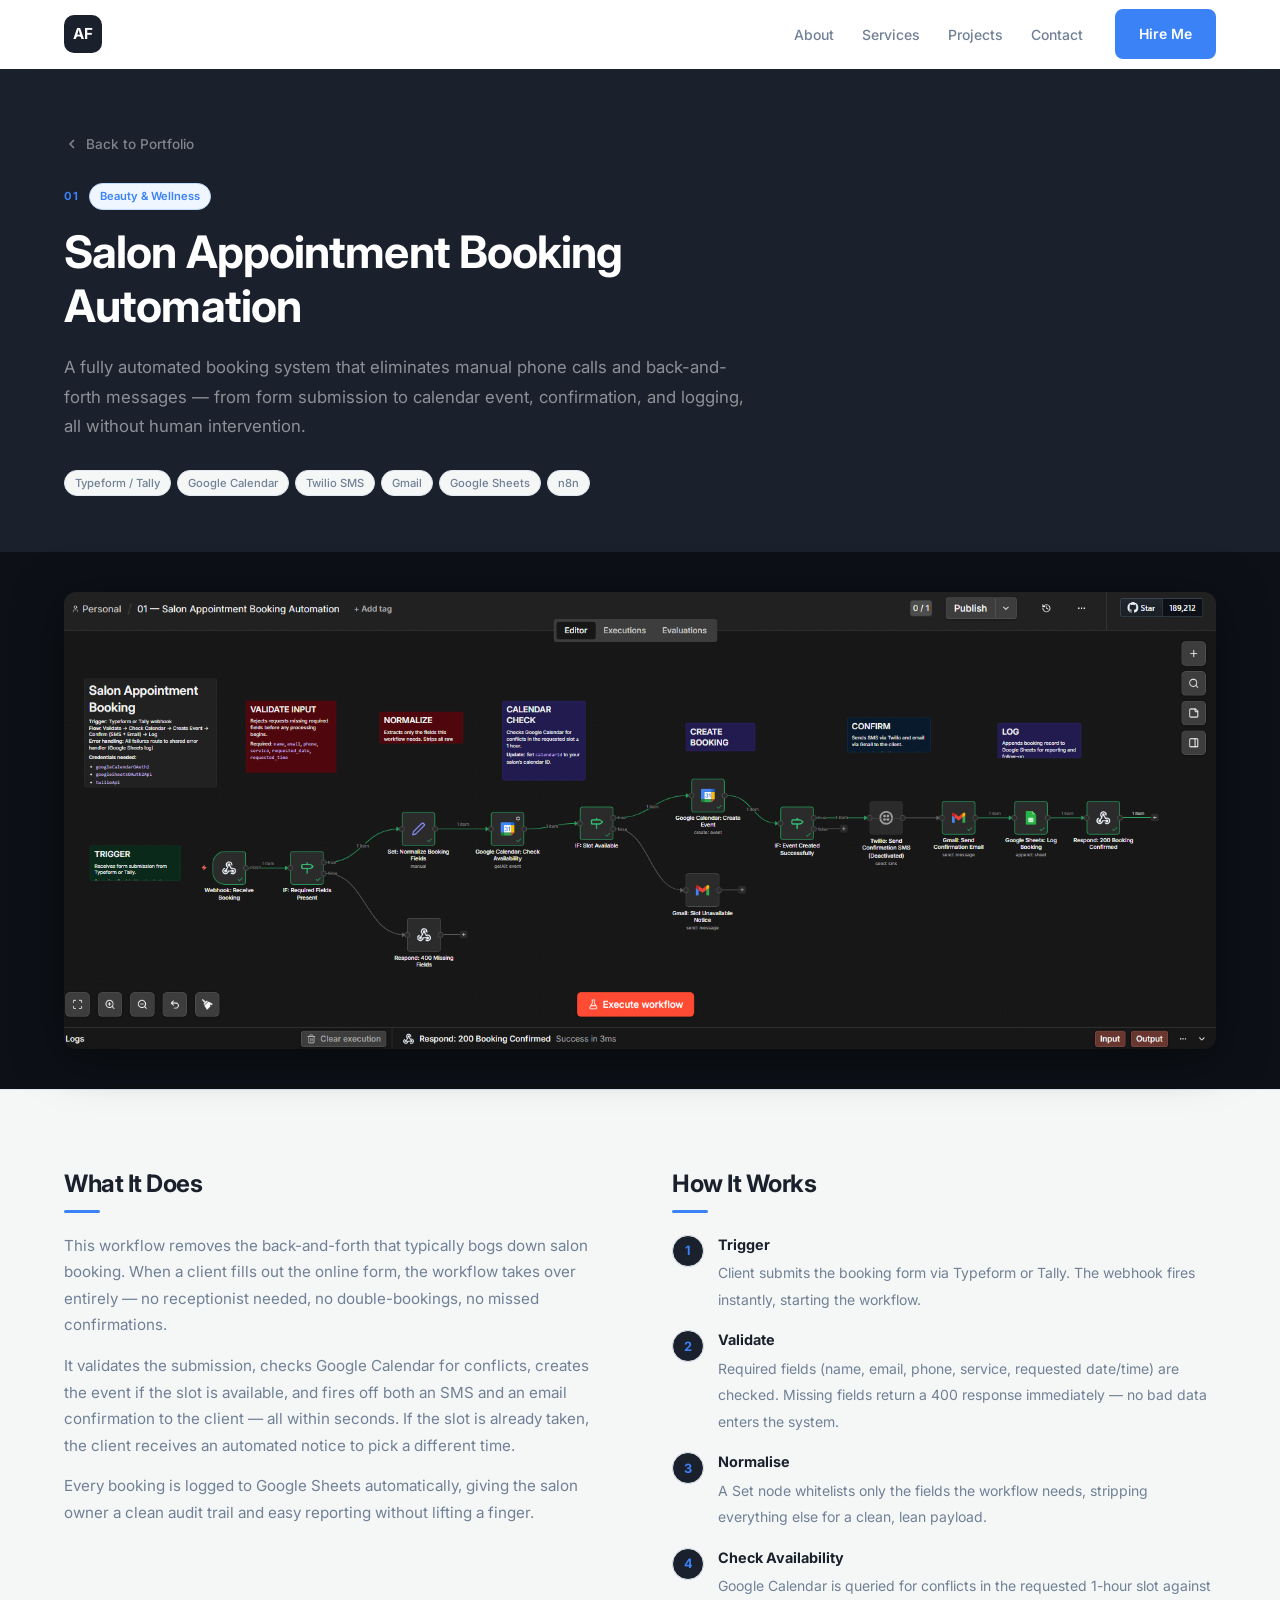
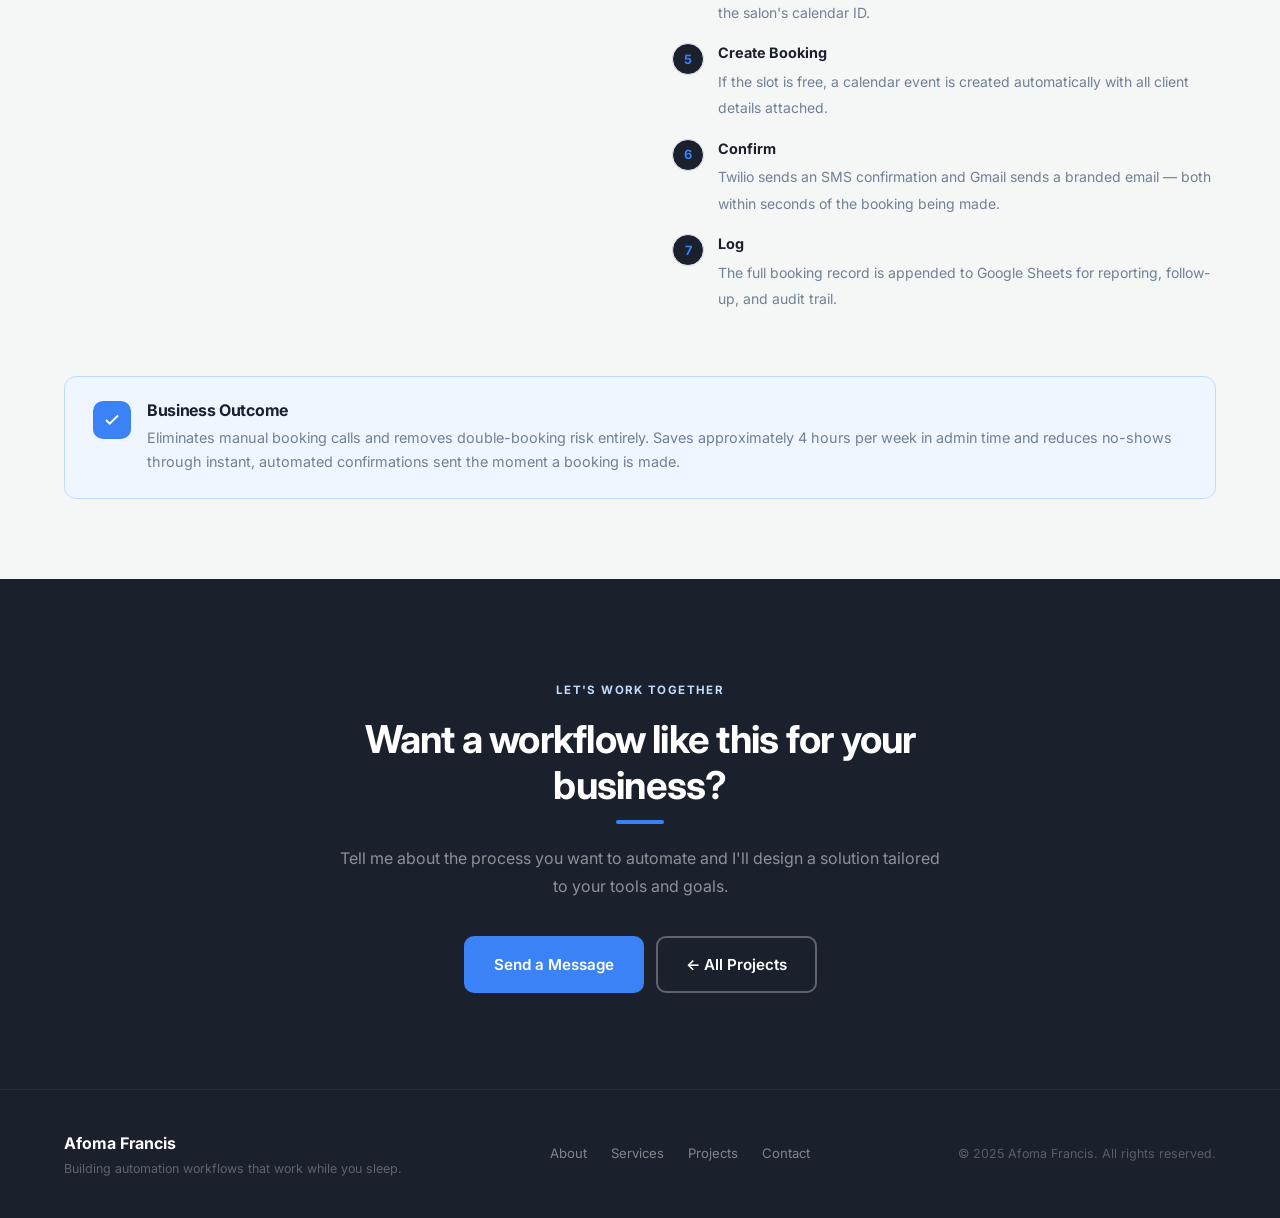
==== projects/01-salon-booking.html @ cb124482 "redesign: image-first portfolio with Ice White/Deep Navy/Electric Blue theme" ====
<!DOCTYPE html>
<html lang="en">
<head>
  <meta charset="UTF-8" />
  <meta name="viewport" content="width=device-width, initial-scale=1.0" />
  <title>Salon Appointment Booking Automation — Afoma Francis</title>
  <meta name="description" content="A fully automated salon booking system built with n8n. Clients book online, the workflow checks availability, confirms via SMS and email, and logs every booking automatically." />
  <link rel="preconnect" href="https://fonts.googleapis.com" />
  <link rel="preconnect" href="https://fonts.gstatic.com" crossorigin />
  <link href="https://fonts.googleapis.com/css2?family=Inter:wght@400;500;600;700&display=swap" rel="stylesheet" />
  <link rel="stylesheet" href="../css/styles.css" />
</head>
<body>

  <!-- ===== NAV ===== -->
  <header class="nav" id="nav">
    <div class="nav__inner">
      <a class="nav__logo" href="../index.html">AF</a>
      <ul class="nav__links" id="navLinks">
        <li><a href="../index.html#about">About</a></li>
        <li><a href="../index.html#services">Services</a></li>
        <li><a href="../index.html#projects">Projects</a></li>
        <li><a href="../index.html#contact">Contact</a></li>
      </ul>
      <a class="btn btn--primary nav__cta" href="../index.html#contact">Hire Me</a>
      <button class="nav__toggle" id="navToggle" aria-label="Toggle menu" aria-expanded="false">
        <span></span><span></span><span></span>
      </button>
    </div>
  </header>

  <!-- ===== PROJECT HERO ===== -->
  <section class="proj-hero">
    <div class="container">
      <a class="proj-back" href="../index.html#projects">
        <svg width="16" height="16" viewBox="0 0 24 24" fill="none" stroke="currentColor" stroke-width="2.5"><polyline points="15 18 9 12 15 6"/></svg>
        Back to Portfolio
      </a>
      <div class="proj-meta">
        <span class="project-card__num">01</span>
        <span class="project-card__industry">Beauty &amp; Wellness</span>
      </div>
      <h1 class="proj-title">Salon Appointment Booking Automation</h1>
      <p class="proj-tagline">A fully automated booking system that eliminates manual phone calls and back-and-forth messages — from form submission to calendar event, confirmation, and logging, all without human intervention.</p>
      <div class="project-card__tools">
        <span>Typeform / Tally</span>
        <span>Google Calendar</span>
        <span>Twilio SMS</span>
        <span>Gmail</span>
        <span>Google Sheets</span>
        <span>n8n</span>
      </div>
    </div>
  </section>

  <!-- ===== WORKFLOW SCREENSHOT ===== -->
  <div class="proj-screenshot">
    <div class="container">
      <img src="../images/01-salon-booking.png" alt="Salon Appointment Booking Automation — full n8n workflow canvas" />
    </div>
  </div>

  <!-- ===== PROJECT DETAIL ===== -->
  <section class="proj-detail">
    <div class="container">
      <div class="proj-detail__grid">

        <!-- What it does -->
        <div class="proj-section">
          <h2>What It Does</h2>
          <p>This workflow removes the back-and-forth that typically bogs down salon booking. When a client fills out the online form, the workflow takes over entirely — no receptionist needed, no double-bookings, no missed confirmations.</p>
          <p>It validates the submission, checks Google Calendar for conflicts, creates the event if the slot is available, and fires off both an SMS and an email confirmation to the client — all within seconds. If the slot is already taken, the client receives an automated notice to pick a different time.</p>
          <p>Every booking is logged to Google Sheets automatically, giving the salon owner a clean audit trail and easy reporting without lifting a finger.</p>
        </div>

        <!-- How it works -->
        <div class="proj-section">
          <h2>How It Works</h2>
          <ol class="proj-steps">
            <li>
              <div>
                <strong>Trigger</strong>
                <span>Client submits the booking form via Typeform or Tally. The webhook fires instantly, starting the workflow.</span>
              </div>
            </li>
            <li>
              <div>
                <strong>Validate</strong>
                <span>Required fields (name, email, phone, service, requested date/time) are checked. Missing fields return a 400 response immediately — no bad data enters the system.</span>
              </div>
            </li>
            <li>
              <div>
                <strong>Normalise</strong>
                <span>A Set node whitelists only the fields the workflow needs, stripping everything else for a clean, lean payload.</span>
              </div>
            </li>
            <li>
              <div>
                <strong>Check Availability</strong>
                <span>Google Calendar is queried for conflicts in the requested 1-hour slot against the salon's calendar ID.</span>
              </div>
            </li>
            <li>
              <div>
                <strong>Create Booking</strong>
                <span>If the slot is free, a calendar event is created automatically with all client details attached.</span>
              </div>
            </li>
            <li>
              <div>
                <strong>Confirm</strong>
                <span>Twilio sends an SMS confirmation and Gmail sends a branded email — both within seconds of the booking being made.</span>
              </div>
            </li>
            <li>
              <div>
                <strong>Log</strong>
                <span>The full booking record is appended to Google Sheets for reporting, follow-up, and audit trail.</span>
              </div>
            </li>
          </ol>
        </div>

        <!-- Business outcome -->
        <div class="proj-outcome">
          <div class="proj-outcome__icon">
            <svg width="18" height="18" viewBox="0 0 24 24" fill="none" stroke="currentColor" stroke-width="2.5"><polyline points="20 6 9 17 4 12"/></svg>
          </div>
          <div>
            <h3>Business Outcome</h3>
            <p>Eliminates manual booking calls and removes double-booking risk entirely. Saves approximately 4 hours per week in admin time and reduces no-shows through instant, automated confirmations sent the moment a booking is made.</p>
          </div>
        </div>

      </div>
    </div>
  </section>

  <!-- ===== CONTACT CTA ===== -->
  <section class="contact" id="contact">
    <div class="container">
      <div class="contact__inner">
        <span class="label label--light">Let's Work Together</span>
        <h2>Want a workflow like this for your business?</h2>
        <div class="section-bar" style="margin:12px auto 20px;"></div>
        <p>Tell me about the process you want to automate and I'll design a solution tailored to your tools and goals.</p>
        <div class="contact__cta">
          <a class="btn btn--primary btn--lg" href="mailto:afomafrancis94@gmail.com">Send a Message</a>
          <a class="btn btn--ghost btn--lg" href="../index.html#projects">&#8592; All Projects</a>
        </div>
      </div>
    </div>
  </section>

  <!-- ===== FOOTER ===== -->
  <footer class="footer">
    <div class="container">
      <div class="footer__inner">
        <div class="footer__brand">
          <span class="footer__logo">Afoma Francis</span>
          <p>Building automation workflows that work while you sleep.</p>
        </div>
        <nav class="footer__nav" aria-label="Footer navigation">
          <a href="../index.html#about">About</a>
          <a href="../index.html#services">Services</a>
          <a href="../index.html#projects">Projects</a>
          <a href="../index.html#contact">Contact</a>
        </nav>
        <p class="footer__copy">&copy; 2025 Afoma Francis. All rights reserved.</p>
      </div>
    </div>
  </footer>

  <script src="../js/main.js"></script>
</body>
</html>
---- css/styles.css ----
/* ===================================================
   Design Tokens — Ice White / Deep Navy / Electric Blue
   =================================================== */
:root {
  --ice:         #F4F7F6;
  --navy:        #1A202C;
  --navy-mid:    #2D3748;
  --navy-light:  #4A5568;
  --blue:        #3B82F6;
  --blue-hover:  #2563EB;
  --blue-light:  #EFF6FF;
  --blue-dim:    #BFDBFE;
  --surface:     #FFFFFF;
  --border:      #E2E8F0;
  --text:        #1A202C;
  --text-muted:  #718096;

  --radius:      12px;
  --radius-sm:   8px;
  --shadow:      0 1px 3px rgba(0,0,0,0.07), 0 4px 16px rgba(59,130,246,0.07);
  --shadow-hover:0 8px 24px rgba(0,0,0,0.10), 0 16px 40px rgba(59,130,246,0.13);
  --nav-h:       68px;
  --max-w:       1200px;
  --ease:        0.22s ease;
}

/* ===================================================
   Reset
   =================================================== */
*, *::before, *::after { box-sizing: border-box; margin: 0; padding: 0; }
html { scroll-behavior: smooth; }
body {
  font-family: 'Inter', -apple-system, BlinkMacSystemFont, sans-serif;
  background: var(--ice);
  color: var(--text);
  line-height: 1.65;
  -webkit-font-smoothing: antialiased;
}
img { max-width: 100%; display: block; }
a   { text-decoration: none; }

/* ===================================================
   Layout Helpers
   =================================================== */
.container {
  max-width: var(--max-w);
  margin: 0 auto;
  padding: 0 24px;
}
.label {
  display: inline-block;
  font-size: 0.72rem;
  font-weight: 700;
  letter-spacing: 0.12em;
  text-transform: uppercase;
  color: var(--blue);
  margin-bottom: 8px;
}
.label--light { color: var(--blue-dim); }

.section-bar {
  width: 48px;
  height: 4px;
  background: var(--blue);
  border-radius: 2px;
  margin: 12px 0 20px;
}
.section-header {
  text-align: center;
  max-width: 640px;
  margin: 0 auto 56px;
}
.section-header--left {
  text-align: left;
  margin: 0 0 48px;
}
.section-header h2 { margin: 4px 0 0; }
.section-header p  { font-size: 0.95rem; color: var(--text-muted); margin-top: 8px; }

/* ===================================================
   Typography
   =================================================== */
h1, h2, h3 { font-weight: 700; line-height: 1.2; letter-spacing: -0.02em; }
h1 { font-size: clamp(2rem,   5vw, 3.6rem); }
h2 { font-size: clamp(1.7rem, 4vw, 2.4rem); }
h3 { font-size: 1.1rem; }
p  { color: var(--text-muted); line-height: 1.75; }

/* ===================================================
   Buttons
   =================================================== */
.btn {
  display: inline-flex;
  align-items: center;
  justify-content: center;
  gap: 6px;
  padding: 11px 22px;
  font-size: 0.875rem;
  font-weight: 600;
  border-radius: var(--radius-sm);
  border: 2px solid transparent;
  cursor: pointer;
  transition: all var(--ease);
  font-family: inherit;
}
.btn--primary {
  background: var(--blue);
  color: #fff;
  border-color: var(--blue);
}
.btn--primary:hover {
  background: var(--blue-hover);
  border-color: var(--blue-hover);
  transform: translateY(-1px);
  box-shadow: 0 4px 16px rgba(59,130,246,0.35);
}
.btn--outline {
  background: transparent;
  color: var(--text);
  border-color: var(--border);
}
.btn--outline:hover {
  border-color: var(--blue);
  color: var(--blue);
  transform: translateY(-1px);
}
.btn--ghost {
  background: transparent;
  color: #fff;
  border-color: rgba(255,255,255,0.3);
}
.btn--ghost:hover {
  border-color: #fff;
  background: rgba(255,255,255,0.08);
  transform: translateY(-1px);
}
.btn--lg { padding: 14px 28px; font-size: 0.95rem; border-radius: 10px; }
.btn--sm { padding: 8px 16px;  font-size: 0.78rem; }

/* ===================================================
   Navigation
   =================================================== */
.nav {
  position: sticky;
  top: 0;
  z-index: 100;
  background: rgba(255,255,255,0.92);
  backdrop-filter: blur(14px);
  -webkit-backdrop-filter: blur(14px);
  border-bottom: 1px solid transparent;
  transition: border-color var(--ease), box-shadow var(--ease);
}
.nav.scrolled {
  border-color: var(--border);
  box-shadow: 0 1px 16px rgba(0,0,0,0.06);
}
.nav__inner {
  max-width: var(--max-w);
  margin: 0 auto;
  padding: 0 24px;
  height: var(--nav-h);
  display: flex;
  align-items: center;
  gap: 32px;
}
.nav__logo {
  font-size: 0.95rem;
  font-weight: 700;
  letter-spacing: 0.02em;
  color: #fff;
  background: var(--navy);
  width: 38px;
  height: 38px;
  display: flex;
  align-items: center;
  justify-content: center;
  border-radius: 10px;
  margin-right: auto;
  transition: background var(--ease);
}
.nav__logo:hover { background: var(--blue); }
.nav__links {
  display: flex;
  list-style: none;
  gap: 28px;
}
.nav__links a {
  color: var(--text-muted);
  font-size: 0.875rem;
  font-weight: 500;
  transition: color var(--ease);
}
.nav__links a:hover,
.nav__links a[aria-current] { color: var(--blue); }
.nav__cta { white-space: nowrap; }
.nav__toggle {
  display: none;
  flex-direction: column;
  gap: 5px;
  background: none;
  border: none;
  cursor: pointer;
  padding: 6px;
  margin-left: auto;
}
.nav__toggle span {
  display: block;
  width: 22px;
  height: 2px;
  background: var(--text);
  border-radius: 2px;
  transition: all 0.25s ease;
}
.nav__toggle.open span:nth-child(1) { transform: translateY(7px) rotate(45deg); }
.nav__toggle.open span:nth-child(2) { opacity: 0; }
.nav__toggle.open span:nth-child(3) { transform: translateY(-7px) rotate(-45deg); }
.nav__links.open {
  display: flex !important;
  flex-direction: column;
  position: fixed;
  top: var(--nav-h);
  left: 0; right: 0;
  background: var(--surface);
  border-bottom: 1px solid var(--border);
  padding: 24px;
  gap: 20px;
  z-index: 99;
  box-shadow: 0 8px 24px rgba(0,0,0,0.08);
}
.nav__links.open li { display: block; }
.nav__links.open a  { font-size: 1rem; }

/* ===================================================
   Hero
   =================================================== */
.hero {
  background: var(--navy);
  color: #fff;
  padding: 96px 0 88px;
}
.hero__grid {
  display: grid;
  grid-template-columns: 1fr 460px;
  gap: 72px;
  align-items: center;
}
.hero__available {
  display: inline-flex;
  align-items: center;
  gap: 8px;
  font-size: 0.8rem;
  font-weight: 600;
  color: rgba(255,255,255,0.6);
  margin-bottom: 20px;
}
.pulse-dot {
  width: 10px;
  height: 10px;
  background: #22c55e;
  border-radius: 50%;
  position: relative;
  flex-shrink: 0;
}
.pulse-dot::after {
  content: '';
  position: absolute;
  inset: -3px;
  border-radius: 50%;
  background: #22c55e;
  opacity: 0.4;
  animation: pulse 1.8s ease-in-out infinite;
}
.pulse-dot--sm { width: 8px; height: 8px; }
@keyframes pulse {
  0%, 100% { transform: scale(1);   opacity: 0.4; }
  50%       { transform: scale(1.7); opacity: 0; }
}
.hero__title {
  color: #fff;
  margin-bottom: 12px;
}
.hero__name { color: var(--blue); }
.hero__sub {
  font-size: clamp(1rem, 2.5vw, 1.35rem);
  font-weight: 500;
  color: rgba(255,255,255,0.55);
  margin-bottom: 20px;
  letter-spacing: -0.01em;
}
.hero__tagline {
  color: rgba(255,255,255,0.5);
  font-size: 1rem;
  line-height: 1.8;
  max-width: 520px;
  margin-bottom: 36px;
}
.hero__cta {
  display: flex;
  gap: 12px;
  flex-wrap: wrap;
  margin-bottom: 56px;
}
.hero__stats {
  display: flex;
  gap: 40px;
  flex-wrap: wrap;
  padding-top: 36px;
  border-top: 1px solid rgba(255,255,255,0.1);
}
.stat { text-align: left; }
.stat__number {
  display: block;
  font-size: 2rem;
  font-weight: 700;
  color: var(--blue);
  letter-spacing: -0.04em;
}
.stat__label {
  font-size: 0.75rem;
  font-weight: 500;
  color: rgba(255,255,255,0.4);
}

/* Workflow execution card (hero right) */
.hero__visual {
  display: flex;
  align-items: center;
  justify-content: center;
}
.workflow-card {
  background: var(--navy-mid);
  border: 1px solid rgba(59,130,246,0.2);
  border-radius: var(--radius);
  padding: 24px;
  width: 100%;
  box-shadow: 0 0 0 1px rgba(59,130,246,0.08), 0 24px 64px rgba(0,0,0,0.35);
}
.workflow-card__head {
  display: flex;
  align-items: center;
  justify-content: space-between;
  margin-bottom: 20px;
  padding-bottom: 16px;
  border-bottom: 1px solid rgba(255,255,255,0.07);
}
.workflow-card__status {
  display: flex;
  align-items: center;
  gap: 8px;
  font-size: 0.82rem;
  font-weight: 600;
  color: rgba(255,255,255,0.65);
}
.workflow-card__badge {
  font-size: 0.64rem;
  font-weight: 700;
  letter-spacing: 0.1em;
  padding: 3px 8px;
  background: rgba(59,130,246,0.15);
  border: 1px solid rgba(59,130,246,0.3);
  color: var(--blue);
  border-radius: 100px;
}
.workflow-steps {
  list-style: none;
  display: flex;
  flex-direction: column;
  gap: 8px;
  margin-bottom: 20px;
}
.wf-step {
  display: flex;
  align-items: center;
  gap: 10px;
  font-size: 0.84rem;
  color: rgba(255,255,255,0.35);
  padding: 9px 11px;
  border-radius: var(--radius-sm);
  background: rgba(255,255,255,0.02);
}
.wf-step--done {
  color: rgba(255,255,255,0.8);
  background: rgba(59,130,246,0.07);
}
.wf-step__icon {
  width: 14px;
  height: 14px;
  stroke: #22c55e;
  flex-shrink: 0;
}
.workflow-card__foot {
  display: flex;
  align-items: center;
  gap: 6px;
  font-size: 0.8rem;
  font-weight: 600;
  color: #22c55e;
  padding-top: 16px;
  border-top: 1px solid rgba(255,255,255,0.07);
}
.workflow-card__foot svg { stroke: #22c55e; }

/* ===================================================
   Marquee
   =================================================== */
.marquee-wrap {
  overflow: hidden;
  background: var(--surface);
  border-top: 1px solid var(--border);
  border-bottom: 1px solid var(--border);
  padding: 14px 0;
}
.marquee__track  { overflow: hidden; white-space: nowrap; }
.marquee__row {
  display: inline-flex;
  gap: 10px;
  animation: marquee 32s linear infinite;
}
.marquee-wrap:hover .marquee__row { animation-play-state: paused; }
.marquee__row span {
  display: inline-flex;
  align-items: center;
  padding: 4px 13px;
  background: var(--ice);
  border: 1px solid var(--border);
  border-radius: 100px;
  font-size: 0.76rem;
  font-weight: 500;
  color: var(--text-muted);
  white-space: nowrap;
}
@keyframes marquee {
  0%   { transform: translateX(0); }
  100% { transform: translateX(-50%); }
}

/* ===================================================
   About
   =================================================== */
.about { padding: 96px 0; background: var(--ice); }
.about__grid {
  display: grid;
  grid-template-columns: 1fr 1fr;
  gap: 80px;
  align-items: start;
}
.about__text p { margin-bottom: 16px; font-size: 0.96rem; }
.tools-grid    { display: flex; flex-wrap: wrap; gap: 10px; }
.tool-chip {
  padding: 8px 16px;
  background: var(--surface);
  border: 1px solid var(--border);
  border-radius: 100px;
  font-size: 0.82rem;
  font-weight: 500;
  color: var(--text-muted);
  transition: border-color var(--ease), color var(--ease), background var(--ease);
  cursor: default;
}
.tool-chip:hover {
  border-color: var(--blue);
  color: var(--blue);
  background: var(--blue-light);
}

/* ===================================================
   Services
   =================================================== */
.services-section {
  padding: 96px 0;
  background: var(--surface);
  border-top: 1px solid var(--border);
  border-bottom: 1px solid var(--border);
}
.services__grid {
  display: grid;
  grid-template-columns: repeat(2, 1fr);
  gap: 20px;
}
.service-card {
  background: var(--ice);
  border: 1px solid var(--border);
  border-radius: var(--radius);
  padding: 28px;
  transition: box-shadow var(--ease), transform var(--ease), border-color var(--ease);
}
.service-card:hover {
  box-shadow: var(--shadow-hover);
  border-color: var(--blue-dim);
  transform: translateY(-2px);
}
.service-card__icon {
  width: 48px;
  height: 48px;
  background: var(--navy);
  border-radius: 12px;
  display: flex;
  align-items: center;
  justify-content: center;
  margin-bottom: 18px;
  color: var(--blue);
}
.service-card h3 { font-size: 1rem; margin-bottom: 8px; color: var(--text); }
.service-card p  { font-size: 0.875rem; color: var(--text-muted); line-height: 1.65; }

/* ===================================================
   Projects
   =================================================== */
.projects { padding: 96px 0; background: var(--ice); }
.projects__grid {
  display: grid;
  grid-template-columns: repeat(2, 1fr);
  gap: 24px;
}
.projects__more {
  text-align: center;
  margin-top: 40px;
  font-size: 0.875rem;
  color: var(--text-muted);
  font-style: italic;
}

.project-card {
  background: var(--surface);
  border: 1px solid var(--border);
  border-radius: var(--radius);
  overflow: hidden;
  display: flex;
  flex-direction: column;
  position: relative;
  transition: box-shadow var(--ease), border-color var(--ease), transform var(--ease);
}
.project-card::after {
  content: '';
  position: absolute;
  top: 0; left: 0; right: 0;
  height: 3px;
  background: var(--blue);
  transform: scaleX(0);
  transform-origin: left;
  transition: transform 0.3s ease;
  z-index: 1;
}
.project-card:hover {
  box-shadow: var(--shadow-hover);
  border-color: var(--blue-dim);
  transform: translateY(-3px);
}
.project-card:hover::after { transform: scaleX(1); }
.project-card--wide { grid-column: 1 / -1; }

.project-card__image {
  width: 100%;
  height: 280px;
  overflow: hidden;
  background: var(--navy);
  flex-shrink: 0;
}
.project-card__image img {
  width: 100%;
  height: 100%;
  object-fit: cover;
  object-position: top left;
  transition: transform 0.45s ease;
}
.project-card:hover .project-card__image img { transform: scale(1.03); }

.project-card__body {
  padding: 28px;
  display: flex;
  flex-direction: column;
  gap: 14px;
  flex: 1;
}
.project-card__header {
  display: flex;
  align-items: center;
  justify-content: space-between;
  gap: 8px;
}
.project-card__num {
  font-size: 0.7rem;
  font-weight: 700;
  color: var(--blue);
  letter-spacing: 0.1em;
}
.project-card__industry {
  font-size: 0.7rem;
  font-weight: 600;
  padding: 3px 10px;
  background: var(--blue-light);
  color: var(--blue);
  border: 1px solid var(--blue-dim);
  border-radius: 100px;
}
.project-card h3 {
  font-size: 1.15rem;
  color: var(--text);
  line-height: 1.35;
}
.project-card__desc {
  font-size: 0.875rem;
  color: var(--text-muted);
  line-height: 1.75;
  flex: 1;
}
.project-card__tools {
  display: flex;
  flex-wrap: wrap;
  gap: 6px;
}
.project-card__tools span {
  font-size: 0.7rem;
  font-weight: 500;
  padding: 3px 10px;
  background: var(--ice);
  color: var(--text-muted);
  border: 1px solid var(--border);
  border-radius: 100px;
}
.project-card__cta {
  width: 100%;
  margin-top: 6px;
}

/* ===================================================
   Contact
   =================================================== */
.contact {
  background: var(--navy);
  padding: 96px 0;
}
.contact__inner {
  max-width: 600px;
  margin: 0 auto;
  text-align: center;
}
.contact__inner h2 { color: #fff; margin: 8px 0 0; }
.contact__inner p  { color: rgba(255,255,255,0.5); margin-bottom: 36px; font-size: 1rem; }
.contact__cta {
  display: flex;
  gap: 12px;
  justify-content: center;
  flex-wrap: wrap;
}

/* ===================================================
   Footer
   =================================================== */
.footer {
  background: var(--navy);
  border-top: 1px solid rgba(255,255,255,0.06);
  padding: 40px 0;
}
.footer__inner {
  display: flex;
  align-items: center;
  justify-content: space-between;
  gap: 24px;
  flex-wrap: wrap;
}
.footer__brand { display: flex; flex-direction: column; gap: 4px; }
.footer__logo  { font-weight: 700; color: #fff; font-size: 1rem; }
.footer__brand p  { font-size: 0.78rem; color: rgba(255,255,255,0.3); line-height: 1.4; }
.footer__nav  { display: flex; gap: 24px; }
.footer__nav a {
  font-size: 0.82rem;
  color: rgba(255,255,255,0.45);
  transition: color var(--ease);
}
.footer__nav a:hover { color: #fff; }
.footer__copy { font-size: 0.78rem; color: rgba(255,255,255,0.28); }

/* ===================================================
   Animate-in
   =================================================== */
[data-animate] {
  opacity: 0;
  transform: translateY(20px);
  transition: opacity 0.55s ease, transform 0.55s ease;
}
[data-animate].is-visible { opacity: 1; transform: translateY(0); }
.services__grid .service-card:nth-child(1) { transition-delay: 0.05s; }
.services__grid .service-card:nth-child(2) { transition-delay: 0.12s; }
.services__grid .service-card:nth-child(3) { transition-delay: 0.05s; }
.services__grid .service-card:nth-child(4) { transition-delay: 0.12s; }
.projects__grid .project-card:nth-child(1) { transition-delay: 0.08s; }

/* ===================================================
   Project Detail Page
   =================================================== */
.proj-hero {
  background: var(--navy);
  color: #fff;
  padding: 64px 0 56px;
}
.proj-back {
  display: inline-flex;
  align-items: center;
  gap: 6px;
  font-size: 0.85rem;
  font-weight: 500;
  color: rgba(255,255,255,0.45);
  margin-bottom: 28px;
  transition: color var(--ease);
}
.proj-back:hover { color: var(--blue); }
.proj-meta {
  display: flex;
  align-items: center;
  gap: 10px;
  margin-bottom: 16px;
}
.proj-title {
  color: #fff;
  max-width: 760px;
  margin-bottom: 20px;
  font-size: clamp(1.8rem, 4vw, 2.8rem);
}
.proj-tagline {
  max-width: 680px;
  font-size: 1.05rem;
  color: rgba(255,255,255,0.5);
  line-height: 1.75;
  margin-bottom: 28px;
}
.proj-screenshot {
  background: #0d1117;
  padding: 40px 0;
  border-bottom: 1px solid var(--border);
}
.proj-screenshot img {
  border-radius: var(--radius);
  box-shadow: 0 8px 48px rgba(0,0,0,0.5);
}
.proj-detail { padding: 80px 0; }
.proj-detail__grid {
  display: grid;
  grid-template-columns: 1fr 1fr;
  gap: 64px;
}
.proj-section h2 {
  font-size: 1.5rem;
  margin-bottom: 20px;
  color: var(--text);
  position: relative;
  padding-bottom: 14px;
}
.proj-section h2::after {
  content: '';
  position: absolute;
  bottom: 0; left: 0;
  width: 36px; height: 3px;
  background: var(--blue);
  border-radius: 2px;
}
.proj-section p { margin-bottom: 14px; font-size: 0.95rem; }
.proj-steps {
  list-style: none;
  counter-reset: step;
  display: flex;
  flex-direction: column;
  gap: 16px;
}
.proj-steps li {
  counter-increment: step;
  display: grid;
  grid-template-columns: 32px 1fr;
  gap: 14px;
  align-items: start;
}
.proj-steps li::before {
  content: counter(step);
  width: 32px; height: 32px;
  background: var(--navy);
  color: var(--blue);
  border-radius: 50%;
  font-size: 0.8rem;
  font-weight: 700;
  display: flex;
  align-items: center;
  justify-content: center;
  flex-shrink: 0;
  margin-top: 2px;
  border: 1px solid var(--border);
}
.proj-steps li strong {
  display: block;
  font-size: 0.9rem;
  color: var(--text);
  margin-bottom: 3px;
}
.proj-steps li span {
  font-size: 0.875rem;
  color: var(--text-muted);
  line-height: 1.65;
}
.proj-outcome {
  grid-column: 1 / -1;
  background: var(--blue-light);
  border: 1px solid var(--blue-dim);
  border-radius: var(--radius);
  padding: 24px 28px;
  display: flex;
  align-items: flex-start;
  gap: 16px;
}
.proj-outcome__icon {
  width: 38px; height: 38px;
  background: var(--blue);
  border-radius: 10px;
  display: flex;
  align-items: center;
  justify-content: center;
  flex-shrink: 0;
  color: #fff;
}
.proj-outcome h3 { font-size: 1rem; color: var(--text); margin-bottom: 6px; }
.proj-outcome p  { font-size: 0.9rem; color: var(--text-muted); line-height: 1.65; margin: 0; }

/* ===================================================
   Responsive
   =================================================== */
@media (max-width: 1024px) {
  .hero__grid { grid-template-columns: 1fr; }
  .hero__visual { display: none; }
  .hero__tagline { max-width: 100%; }
}
@media (max-width: 900px) {
  .about__grid { grid-template-columns: 1fr; gap: 48px; }
  .services__grid { grid-template-columns: 1fr 1fr; }
  .proj-detail__grid { grid-template-columns: 1fr; gap: 48px; }
  .proj-outcome { grid-column: 1; }
}
@media (max-width: 768px) {
  .nav__links  { display: none; }
  .nav__cta    { display: none; }
  .nav__toggle { display: flex; }

  .hero { padding: 64px 0 56px; }
  .hero__stats { gap: 24px; }

  .projects__grid { grid-template-columns: 1fr; }
  .project-card--wide { grid-column: 1; }

  .services__grid { grid-template-columns: 1fr; }

  .footer__inner { flex-direction: column; text-align: center; }
  .footer__brand { align-items: center; }
  .footer__nav   { justify-content: center; }
}
@media (max-width: 480px) {
  .hero__cta    { flex-direction: column; align-items: flex-start; }
  .contact__cta { flex-direction: column; align-items: center; }
  .marquee-wrap { display: none; }
}
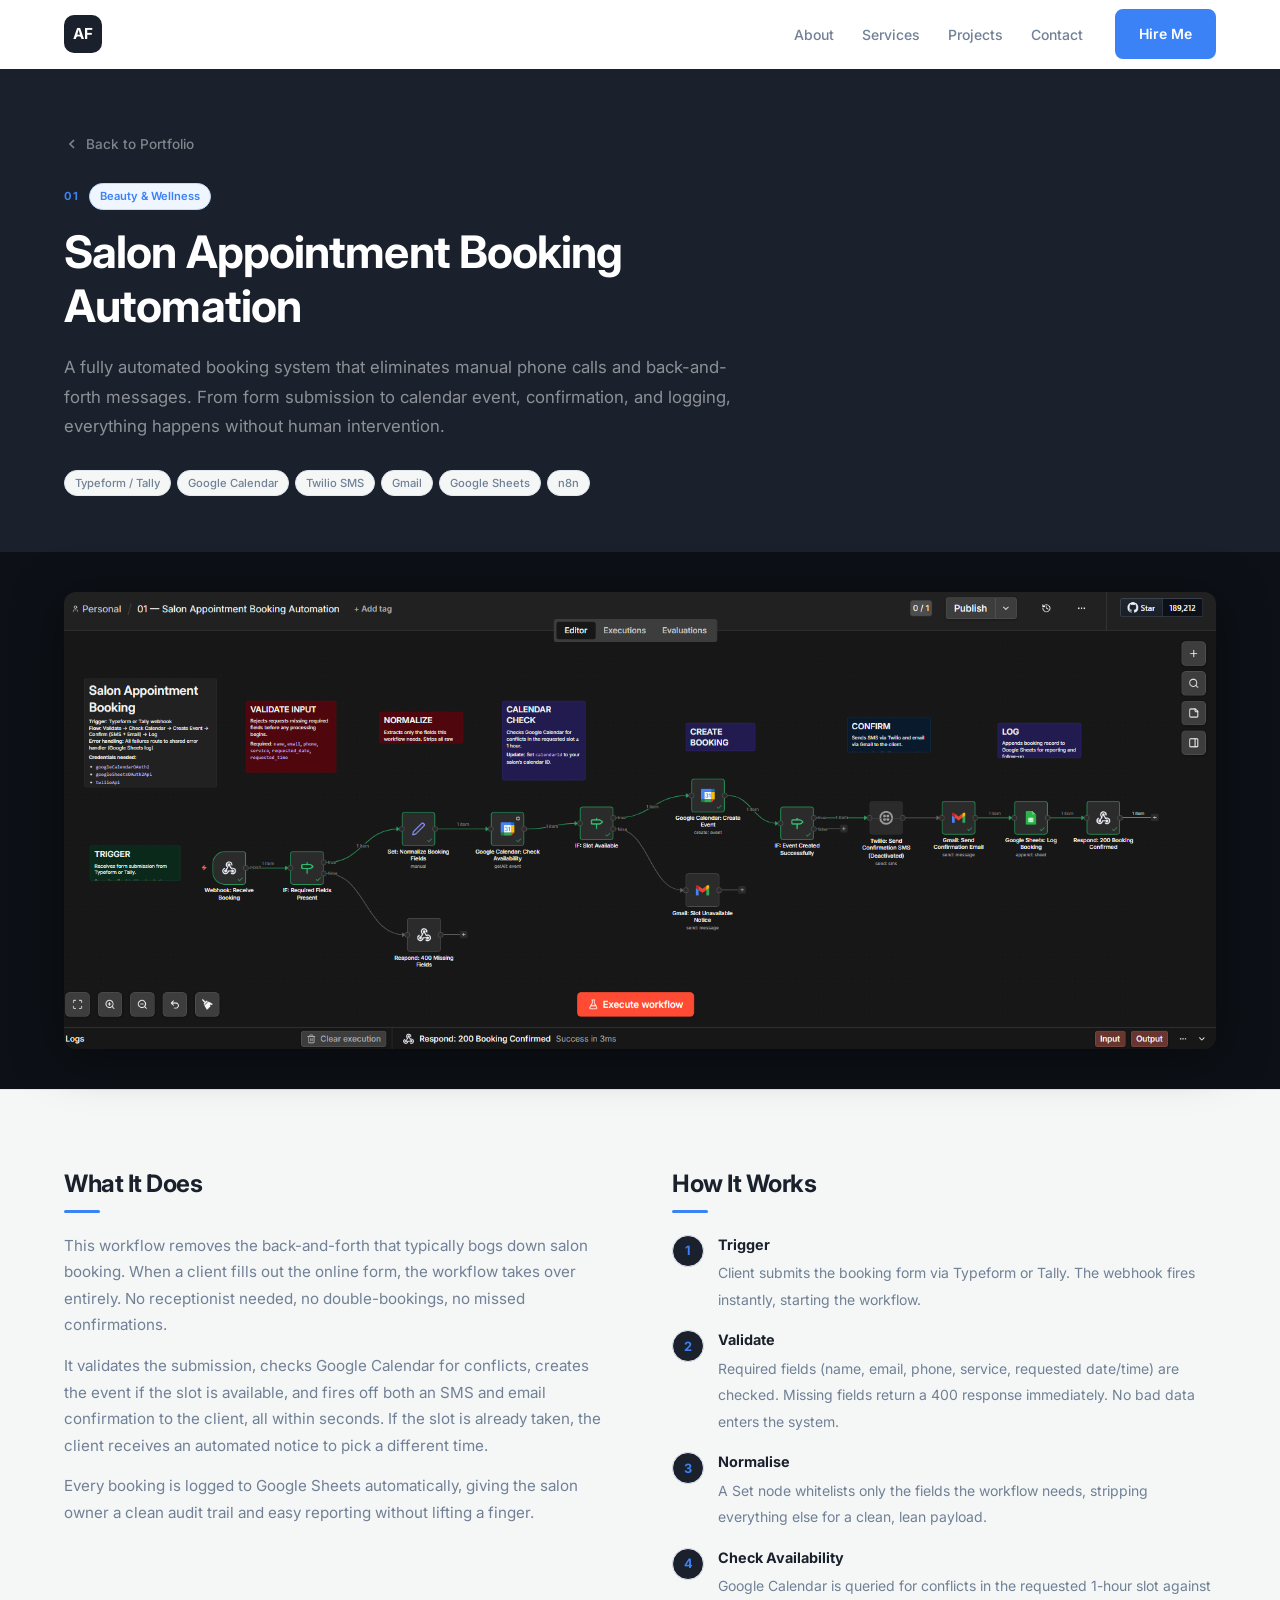
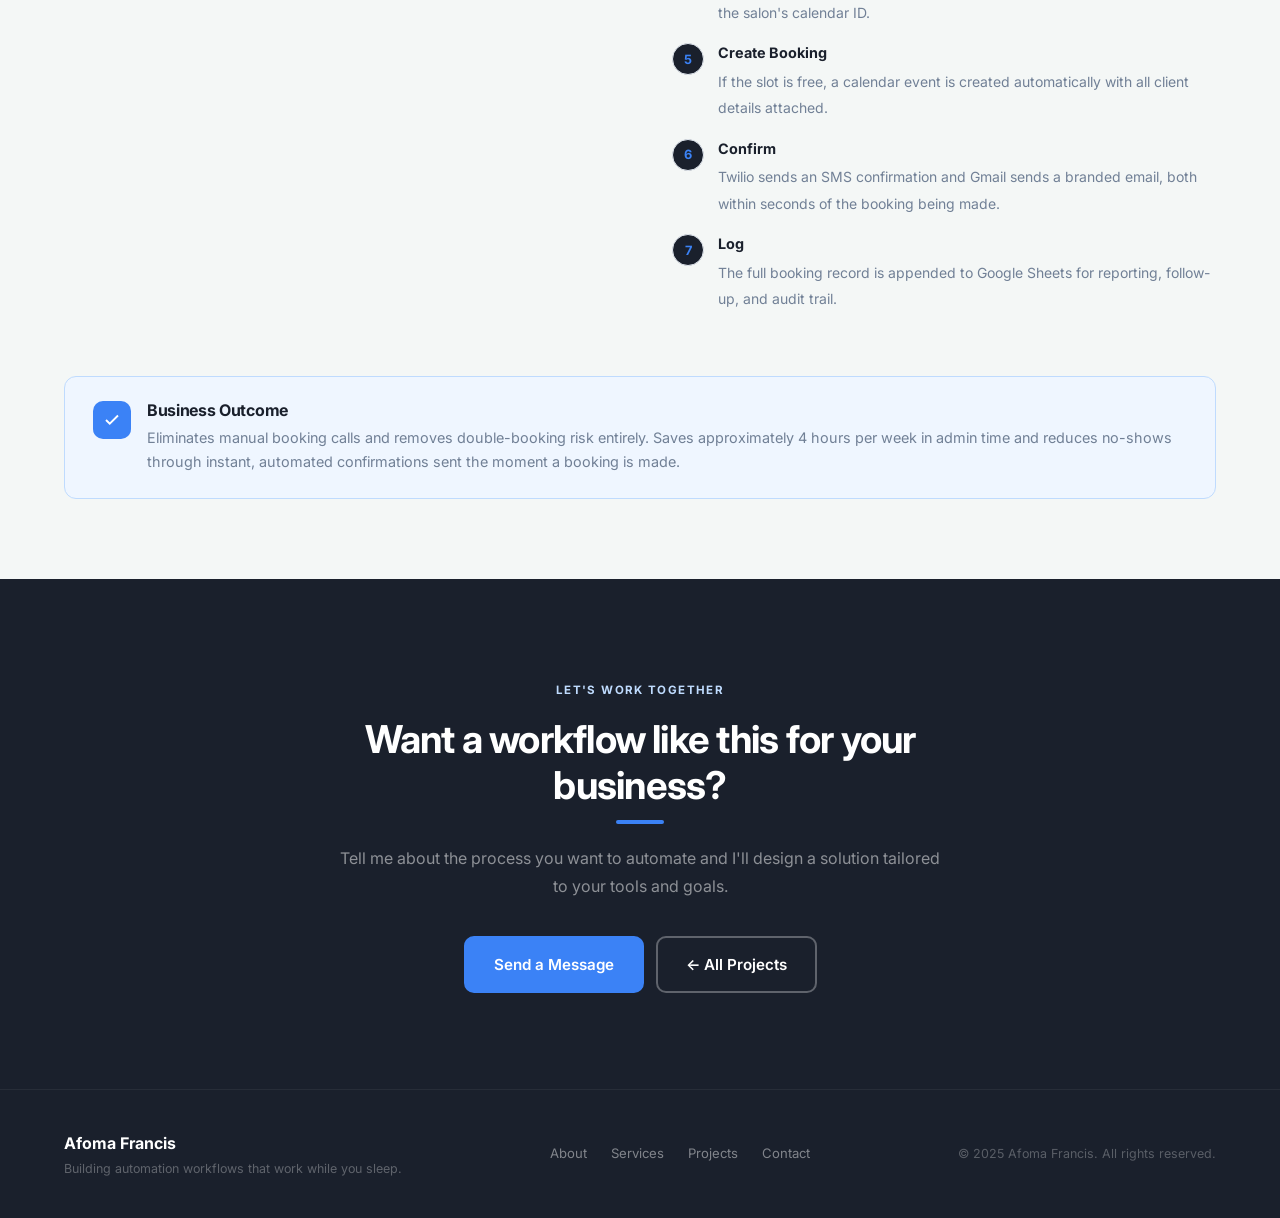
==== commit 493555ec: "fix: remove KPI stats and rewrite em dashes for natural copy" ====
--- a/projects/01-salon-booking.html
+++ b/projects/01-salon-booking.html
@@ -41,7 +41,7 @@
         <span class="project-card__industry">Beauty &amp; Wellness</span>
       </div>
       <h1 class="proj-title">Salon Appointment Booking Automation</h1>
-      <p class="proj-tagline">A fully automated booking system that eliminates manual phone calls and back-and-forth messages — from form submission to calendar event, confirmation, and logging, all without human intervention.</p>
+      <p class="proj-tagline">A fully automated booking system that eliminates manual phone calls and back-and-forth messages. From form submission to calendar event, confirmation, and logging, everything happens without human intervention.</p>
       <div class="project-card__tools">
         <span>Typeform / Tally</span>
         <span>Google Calendar</span>
@@ -68,8 +68,8 @@
         <!-- What it does -->
         <div class="proj-section">
           <h2>What It Does</h2>
-          <p>This workflow removes the back-and-forth that typically bogs down salon booking. When a client fills out the online form, the workflow takes over entirely — no receptionist needed, no double-bookings, no missed confirmations.</p>
-          <p>It validates the submission, checks Google Calendar for conflicts, creates the event if the slot is available, and fires off both an SMS and an email confirmation to the client — all within seconds. If the slot is already taken, the client receives an automated notice to pick a different time.</p>
+          <p>This workflow removes the back-and-forth that typically bogs down salon booking. When a client fills out the online form, the workflow takes over entirely. No receptionist needed, no double-bookings, no missed confirmations.</p>
+          <p>It validates the submission, checks Google Calendar for conflicts, creates the event if the slot is available, and fires off both an SMS and email confirmation to the client, all within seconds. If the slot is already taken, the client receives an automated notice to pick a different time.</p>
           <p>Every booking is logged to Google Sheets automatically, giving the salon owner a clean audit trail and easy reporting without lifting a finger.</p>
         </div>
 
@@ -86,7 +86,7 @@
             <li>
               <div>
                 <strong>Validate</strong>
-                <span>Required fields (name, email, phone, service, requested date/time) are checked. Missing fields return a 400 response immediately — no bad data enters the system.</span>
+                <span>Required fields (name, email, phone, service, requested date/time) are checked. Missing fields return a 400 response immediately. No bad data enters the system.</span>
               </div>
             </li>
             <li>
@@ -110,7 +110,7 @@
             <li>
               <div>
                 <strong>Confirm</strong>
-                <span>Twilio sends an SMS confirmation and Gmail sends a branded email — both within seconds of the booking being made.</span>
+                <span>Twilio sends an SMS confirmation and Gmail sends a branded email, both within seconds of the booking being made.</span>
               </div>
             </li>
             <li>
